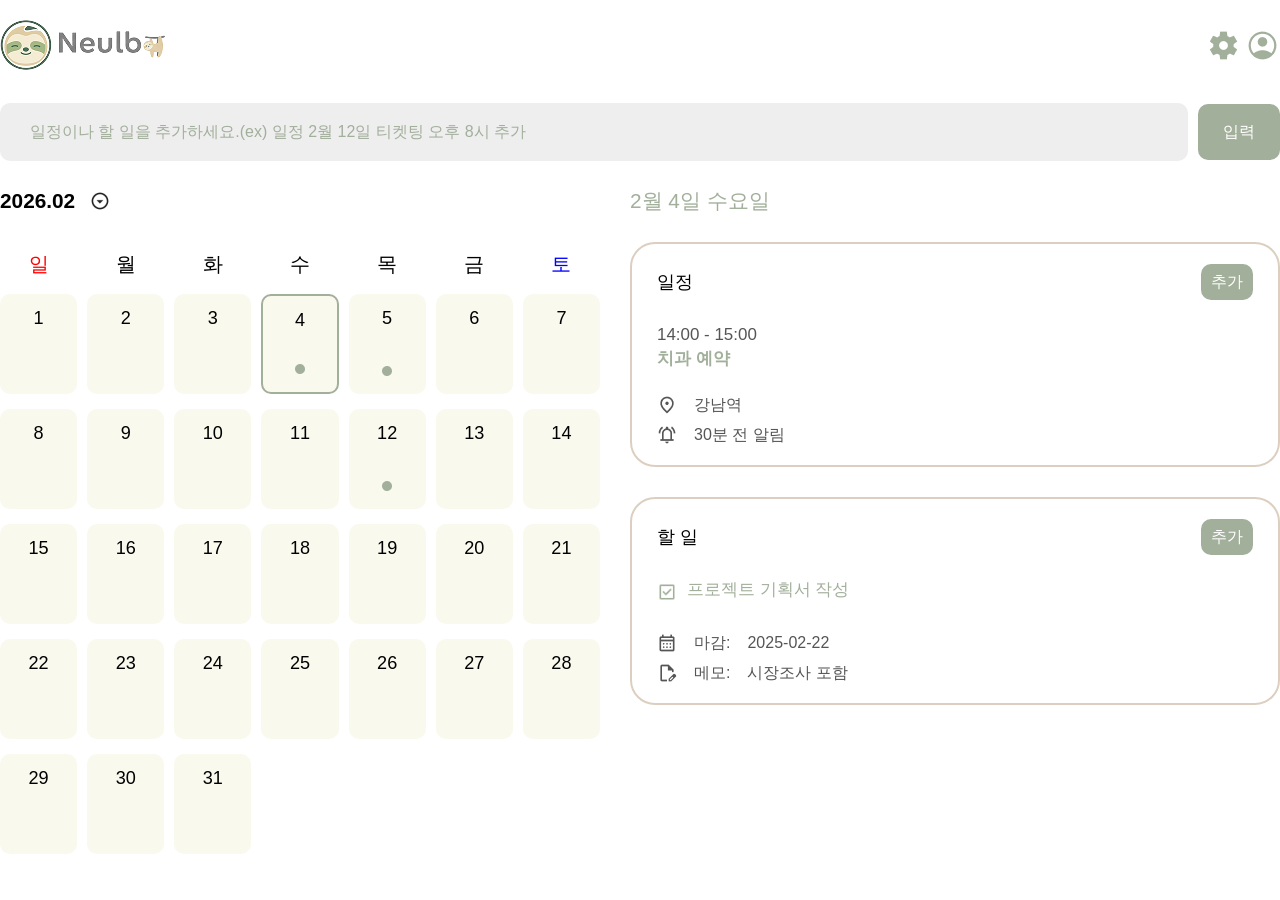
==== index.html @ 160f202f "늘보 메인 추가" ====
<!DOCTYPE html>
<html lang="en">
<head>
    <meta charset="UTF-8">
    <meta name="viewport" content="width=device-width, initial-scale=1.0">

    <!-- 파비콘&글꼴 -->
    <link rel="shortcut icon" href="./images/fabicon.png" type="iamge/x-icon">
    <link rel="icon" href="./images/fabicon.png" type="image/x-icon">
    <href="https://cdn.jsdelivr.net/gh/orioncactus/pretendard@v1.3.9/dist/web/static/pretendard-dynamic-subset.min.css"></href>

    <!-- 디자인파일 -->
    <link rel="stylesheet" href="./styles/reset.css">
    <link rel="stylesheet" href="./styles/index.css">
    <link rel="stylesheet" href="./styles/responsive.css">

    <!-- 스크립트 -->
    <script src="./script/index.js" defer></script>
    <title>Planer | 늘보</title>
</head>
<body>
    <main>
        <header>
            <h1><a href="./intdex.html"><img src="./images/logo.png" alt="늘보"></a></h1>
            <nav class="nav_r">
                <a href="#"><img src="./images/setting_btn.png" alt="설정"></a>
                <a href="#" class="profile"><img src="./images/profile.png" alt="프로필설정"></a>
                <!-- 프로필설정 드롭다운 -->
                <div class="profile_drop">
                    <a href="#"><span>UserName</span></a>
                    <a href="#"><span>프로필 설정</span></a>
                    <a href="./login.html"><span>로그인</span></a>
                </div>
            </nav>
        </header>

        <!-- 인풋 입력창 -->
        <section class="input">
            <p class="input_txt"><input type="text" name="user_txt" class="user_txt" placeholder="일정이나 할 일을 추가하세요.(ex) 일정 2월 12일 티켓팅 오후 8시 추가"></p>
            <p class="input_btn"><button type="button" class="btn">입력</button></p>
        </section>

        <!-- 메인 컨텐츠 -->
        <section class="main">
            <div class="left_cal">
                <div class="month_drop">
                    <h2>2026.02</h2>
                    <a href="#" class="month_down"><img src="./images/calender_down.png" alt=""></a>
                    <!-- left 캘린더 드롭다운js -->
                    <div class="minical_bg">
                        <div class="left_minical">
                            <div class="calender_header">
                                <div class="cal_left">
                                    <span class="year_month">2026년 <em>2</em>월</span>
                                    <span><img src="./images/celender_down.png" alt="캘린더 화살표"></span>
                                </div>
                                <div class="cal_right">
                                    <button><img src="./images/cel_left.png" alt="전월 이동"></button>
                                    <button><img src="./images/cel_right.png" alt="익월 이동"></button>
                                </div>
                            </div>
                            <div class="calender_wrap">
                                <ul class="week">
                                    <li class="sun">일</li>
                                    <li>월</li>
                                    <li>화</li>
                                    <li>수</li>
                                    <li>목</li>
                                    <li>금</li>
                                    <li class="sat">토</li>
                                </ul>
                                <ul class="day">
                                    <a href="#" class="mini_day">
                                        <li>1</li>
                                    </a>
                                    <a href="#" class="mini_day">
                                        <li>2</li>
                                    </a>
                                    <a href="#" class="mini_day">
                                        <li>3</li>
                                    </a>
                                    <a href="#" class="mini_day">
                                        <li>4</li>
                                    </a>
                                    <a href="#" class="mini_day">
                                        <li>5</li>
                                    </a>
                                    <a href="#" class="mini_day">
                                        <li>6</li>
                                    </a>
                                    <a href="#" class="mini_day">
                                        <li>7</li>
                                    </a>
                                    <a href="#" class="mini_day">
                                        <li>8</li>
                                    </a>
                                    <a href="#" class="mini_day">
                                        <li>9</li>
                                    </a>
                                    <a href="#" class="mini_day">
                                        <li>10</li>
                                    </a>
                                    <a href="#" class="mini_day">
                                        <li>11</li>
                                    </a>
                                    <a href="#" class="mini_day">
                                        <li>12</li>
                                    </a>
                                    <a href="#" class="mini_day">
                                        <li>13</li>
                                    </a>
                                    <a href="#" class="mini_day">
                                        <li>14</li>
                                    </a>
                                    <a href="#" class="mini_day">
                                        <li>15</li>
                                    </a>
                                    <a href="#" class="mini_day">
                                        <li>16</li>
                                    </a>
                                    <a href="#" class="mini_day">
                                        <li>17</li>
                                    </a>
                                    <a href="#" class="mini_day">
                                        <li>18</li>
                                    </a>
                                    <a href="#" class="mini_day">
                                        <li>19</li>
                                    </a>
                                    <a href="#" class="mini_day">
                                        <li>20</li>
                                    </a>
                                    <a href="#" class="mini_day">
                                        <li>21</li>
                                    </a>
                                    <a href="#" class="mini_day">
                                        <li>22</li>
                                    </a>
                                    <a href="#" class="mini_day">
                                        <li>23</li>
                                    </a>
                                    <a href="#" class="mini_day">
                                        <li>24</li>
                                    </a>
                                    <a href="#" class="mini_day">
                                        <li>25</li>
                                    </a>
                                    <a href="#" class="mini_day">
                                        <li>26</li>
                                    </a>
                                    <a href="#" class="mini_day">
                                        <li>27</li>
                                    </a>
                                    <a href="#" class="mini_day">
                                        <li>28</li>
                                    </a>
                                    <a href="#" class="mini_day">
                                        <li>29</li>
                                    </a>
                                    <a href="#" class="mini_day">
                                        <li>30</li>
                                    </a>
                                    <a href="#" class="mini_day">
                                        <li>31</li>
                                    </a>
                                </ul>
                            </div>
                        </div>
                    </div>
                </div>
                <!-- 왼쪽 큰 캘린더 -->
                <div class="calender">
                    <ul class="day_week">
                        <li>일</li>
                        <li>월</li>
                        <li>화</li>
                        <li>수</li>
                        <li>목</li>
                        <li>금</li>
                        <li>토</li>
                    </ul>
                    <ul class="day_num">
                        <a href="#" class="day_wrap">
                            <li class="day">
                                <span>1</span>
                                <span><!-- <img src="./images/active_on.png" alt=""> --></p>
                            </li>
                        </a>
                        <a href="#" class="day_wrap">
                            <li class="day">
                                <span>2</span>
                                <span><!-- <img src="./images/active_on.png" alt=""> --></p>
                            </li>
                        </a>
                        <a href="#" class="day_wrap">
                            <li class="day">
                                <span>3</span>
                                <span><!-- <img src="./images/active_on.png" alt=""> --></p>
                            </li>
                        </a>
                        <a href="#" class="day_wrap active">
                            <li class="day">
                                <span>4</span>
                                <span><img src="./images/active_on.png" alt=""></p>
                            </li>
                        </a>
                        <a href="#" class="day_wrap">
                            <li class="day">
                                <span>5</span>
                                <span><img src="./images/active_on.png" alt=""></p>
                            </li>
                        </a>
                        <a href="#" class="day_wrap">
                            <li class="day">
                                <span>6</span>
                                <span><!-- <img src="./images/active_on.png" alt=""> --></p>
                            </li>
                        </a>
                        <a href="#" class="day_wrap">
                            <li class="day">
                                <span>7</span>
                                <span><!-- <img src="./images/active_on.png" alt=""> --></p>
                            </li>
                        </a>
                        <a href="#" class="day_wrap">
                            <li class="day">
                                <span>8</span>
                                <span><!-- <img src="./images/active_on.png" alt=""> --></p>
                            </li>
                        </a>
                        <a href="#" class="day_wrap">
                            <li class="day">
                                <span>9</span>
                                <span><!-- <img src="./images/active_on.png" alt=""> --></p>
                            </li>
                        </a>
                        <a href="#" class="day_wrap">
                            <li class="day">
                                <span>10</span>
                                <span><!-- <img src="./images/active_on.png" alt=""> --></p>
                            </li>
                        </a>
                        <a href="#" class="day_wrap">
                            <li class="day">
                                <span>11</span>
                                <span><!-- <img src="./images/active_on.png" alt=""> --></p>
                            </li>
                        </a>
                        <a href="#" class="day_wrap">
                            <li class="day">
                                <span>12</span>
                                <span><img src="./images/active_on.png" alt=""></p>
                            </li>
                        </a>
                        <a href="#" class="day_wrap">
                            <li class="day">
                                <span>13</span>
                                <span><!-- <img src="./images/active_on.png" alt=""> --></p>
                            </li>
                        </a>
                        <a href="#" class="day_wrap">
                            <li class="day">
                                <span>14</span>
                                <span><!-- <img src="./images/active_on.png" alt=""> --></p>
                            </li>
                        </a>
                        <a href="#" class="day_wrap">
                            <li class="day">
                                <span>15</span>
                                <span><!-- <img src="./images/active_on.png" alt=""> --></p>
                            </li>
                        </a>
                        <a href="#" class="day_wrap">
                            <li class="day">
                                <span>16</span>
                                <span><!-- <img src="./images/active_on.png" alt=""> --></p>
                            </li>
                        </a>
                        <a href="#" class="day_wrap">
                            <li class="day">
                                <span>17</span>
                                <span><!-- <img src="./images/active_on.png" alt=""> --></p>
                            </li>
                        </a>
                        <a href="#" class="day_wrap">
                            <li class="day">
                                <span>18</span>
                                <span><!-- <img src="./images/active_on.png" alt=""> --></p>
                            </li>
                        </a>
                        <a href="#" class="day_wrap">
                            <li class="day">
                                <span>19</span>
                                <span><!-- <img src="./images/active_on.png" alt=""> --></p>
                            </li>
                        </a>
                        <a href="#" class="day_wrap">
                            <li class="day">
                                <span>20</span>
                                <span><!-- <img src="./images/active_on.png" alt=""> --></p>
                            </li>
                        </a>
                        <a href="#" class="day_wrap">
                            <li class="day">
                                <span>21</span>
                                <span><!-- <img src="./images/active_on.png" alt=""> --></p>
                            </li>
                        </a>
                        <a href="#" class="day_wrap">
                            <li class="day">
                                <span>22</span>
                                <span><!-- <img src="./images/active_on.png" alt=""> --></p>
                            </li>
                        </a>
                        <a href="#" class="day_wrap">
                            <li class="day">
                                <span>23</span>
                                <span><!-- <img src="./images/active_on.png" alt=""> --></p>
                            </li>
                        </a>
                        <a href="#" class="day_wrap">
                            <li class="day">
                                <span>24</span>
                                <span><!-- <img src="./images/active_on.png" alt=""> --></p>
                            </li>
                        </a>
                        <a href="#" class="day_wrap">
                            <li class="day">
                                <span>25</span>
                                <span><!-- <img src="./images/active_on.png" alt=""> --></p>
                            </li>
                        </a>
                        <a href="#" class="day_wrap">
                            <li class="day">
                                <span>26</span>
                                <span><!-- <img src="./images/active_on.png" alt=""> --></p>
                            </li>
                        </a>
                        <a href="#" class="day_wrap">
                            <li class="day">
                                <span>27</span>
                                <span><!-- <img src="./images/active_on.png" alt=""> --></p>
                            </li>
                        </a>
                        <a href="#" class="day_wrap">
                            <li class="day">
                                <span>28</span>
                                <span><!-- <img src="./images/active_on.png" alt=""> --></p>
                            </li>
                        </a>
                        <a href="#" class="day_wrap">
                            <li class="day">
                                <span>29</span>
                                <span><!-- <img src="./images/active_on.png" alt=""> --></p>
                            </li>
                        </a>
                        <a href="#" class="day_wrap">
                            <li class="day">
                                <span>30</span>
                                <span><!-- <img src="./images/active_on.png" alt=""> --></p>
                            </li>
                        </a>
                        <a href="#" class="day_wrap">
                            <li class="day">
                                <span>31</span>
                                <span><!-- <img src="./images/active_on.png" alt=""> --></p>
                            </li>
                        </a>
                    </ul>
                </div>
            </div>
            <div class="right_card">
                <h2>2월 4일 수요일</h2>
                <div class="card card1">
                    <div class="card_title">
                        <h3>일정</h3>
                        <p><button type="button" class="add js_add1">추가</button></p>
                    </div>
                    <div class="contents">
                        <p class="time">14:00 - 15:00</p>
                        <p class="card_name">치과 예약</p>
                    </div>
                    <div class="card_info">
                        <p class="place">
                            <span><img src="./images/place_on.png" alt=""></span>
                            <span>강남역</span>
                        </p>
                        <p class="alarm">
                            <span><img src="./images/alarm_active.png" alt=""></span>
                            <span>30분 전 알림</span>
                        </p>
                    </div>
                </div>
                <div class="card card2">
                    <div class="card_title">
                        <h3>할 일</h3>
                        <p><button type="button" class="add js_add2">추가</button></p>
                    </div>
                    <div class="contents">
                        <p class="card_name">
                            <span class="check_box"><img src="./images/check_on.png" alt=""></span>
                            프로젝트 기획서 작성
                        </p>
                    </div>
                    <div class="card_info">
                        <p class="deadline">
                            <span><img src="./images/calendar.png" alt=""></span>
                            <span><em>마감:</em>2025-02-22</span>
                        </p>
                        <p class="memo">
                            <span><img src="./images/memo.png" alt=""></span>
                            <span><em>메모:</em>시장조사 포함</span>
                        </p>
                    </div>
                </div>
            </div>
            <!-- 일정카드 '추가' 버튼 클릭하면 실행되는 팝업 -->
            <div class="add_bg"> <!-- 투명배경 fixed -->
                <div class="add_wrap "> <!-- 일정배경 -->
                    <a href="#" class="plan_close"><img src="./images/close.png" alt="창 닫기 "></a>
                    <p>일정 | 신규</p>
                    <div class="plan_title">
                        <p class="input_txt"><input type="text" name="user_txt" class="user_txt" placeholder="일정을 추가하세요."></p>
                        <p class="input_btn"><button type="button" class="btn">추가</button></p>
                    </div>
                    <div class="plan_contents">
                        <div class="day_state">
                            <p>하루종일</p>
                            <input type="checkbox" name="day_on" id="day_on">
                            <label for="day_on">
                                <span class="switch"></span>
                                <span class="switch_state"></span>
                            </label>
                        </div>
                        <div class="start">
                            <p>시작</p>
                            <div class="start_date">
                                <a href="#" class=""><span class="date tab_date1 tab_active">2026. 2. 4</span></a>
                                <a href="#" class=""><span class="tab_time1 time"><em>오전</em> 11:00</span></a>
                            </div>
                        </div>
                        <!-- '시작' 날짜 클릭 시, 출력되는 달력  -->
                        <div class="calender_bg start_cal">
                            <div class="plan_cal">
                                <div class="calender_header">
                                    <div class="cal_left">
                                        <span class="year_month">2026년 <em>2</em>월</span>
                                        <span><img src="./images/celender_down.png" alt="캘린더 화살표"></span>
                                    </div>
                                    <div class="cal_right">
                                        <button><img src="./images/cel_left.png" alt="전월 이동"></button>
                                        <button><img src="./images/cel_right.png" alt="익월 이동"></button>
                                    </div>
                                </div>
                                <div class="calender2">
                                    <ul class="week">
                                        <li class="sun">일</li>
                                        <li>월</li>
                                        <li>화</li>
                                        <li>수</li>
                                        <li>목</li>
                                        <li>금</li>
                                        <li class="sat">토</li>
                                    </ul>
                                    <ul class="day">
                                        <a href="#" class="mini_day">
                                            <li>1</li>
                                        </a>
                                        <a href="#" class="mini_day">
                                            <li>2</li>
                                        </a>
                                        <a href="#" class="mini_day">
                                            <li>3</li>
                                        </a>
                                        <a href="#" class="mini_day selected">
                                            <li>4</li>
                                        </a>
                                        <a href="#" class="mini_day">
                                            <li>5</li>
                                        </a>
                                        <a href="#" class="mini_day">
                                            <li>6</li>
                                        </a>
                                        <a href="#" class="mini_day">
                                            <li>7</li>
                                        </a>
                                        <a href="#" class="mini_day">
                                            <li>8</li>
                                        </a>
                                        <a href="#" class="mini_day">
                                            <li>9</li>
                                        </a>
                                        <a href="#" class="mini_day">
                                            <li>10</li>
                                        </a>
                                        <a href="#" class="mini_day">
                                            <li>11</li>
                                        </a>
                                        <a href="#" class="mini_day">
                                            <li>12</li>
                                        </a>
                                        <a href="#" class="mini_day">
                                            <li>13</li>
                                        </a>
                                        <a href="#" class="mini_day">
                                            <li>14</li>
                                        </a>
                                        <a href="#" class="mini_day">
                                            <li>15</li>
                                        </a>
                                        <a href="#" class="mini_day">
                                            <li>16</li>
                                        </a>
                                        <a href="#" class="mini_day">
                                            <li>17</li>
                                        </a>
                                        <a href="#" class="mini_day">
                                            <li>18</li>
                                        </a>
                                        <a href="#" class="mini_day">
                                            <li>19</li>
                                        </a>
                                        <a href="#" class="mini_day">
                                            <li>20</li>
                                        </a>
                                        <a href="#" class="mini_day">
                                            <li>21</li>
                                        </a>
                                        <a href="#" class="mini_day">
                                            <li>22</li>
                                        </a>
                                        <a href="#" class="mini_day">
                                            <li>23</li>
                                        </a>
                                        <a href="#" class="mini_day">
                                            <li>24</li>
                                        </a>
                                        <a href="#" class="mini_day">
                                            <li>25</li>
                                        </a>
                                        <a href="#" class="mini_day">
                                            <li>26</li>
                                        </a>
                                        <a href="#" class="mini_day">
                                            <li>27</li>
                                        </a>
                                        <a href="#" class="mini_day">
                                            <li>28</li>
                                        </a>
                                        <a href="#" class="mini_day">
                                            <li>29</li>
                                        </a>
                                        <a href="#" class="mini_day">
                                            <li>30</li>
                                        </a>
                                        <a href="#" class="mini_day">
                                            <li>31</li>
                                        </a>
                                    </ul>
                                </div>
                            </div>
                        </div>
                        <!-- '시작' 시간 클릭 시, 출력되는 타임피커 -->
                        <div class="picker_bg start_time">
                            <div class="time_picker">
                                <div class="time_wheel">
                                    <!-- 윗줄 -->
                                    <div class="row dim">
                                        <span class="ampm">AM</span>
                                        <span>05</span>
                                        <span>55</span>
                                    </div>

                                    <!-- 선택 줄 -->
                                    <div class="row select_time">
                                        PM
                                        <span>06</span>
                                        <span>00</span>
                                    </div>

                                    <!-- 아랫줄 -->
                                    <div class="row dim">
                                        AM
                                        <span>07</span>
                                        <span>05</span>
                                    </div>
                                </div>
                            </div>
                        </div>
                        <div class="end">
                            <p>종료</p>
                            <div class="start_date">
                                <a href="#"><span class="date tab_date2 tab_active">2026. 2. 5</span></a>
                                <a href="#"><span class="time tab_time2"><em>오후</em> 12:00</span></a>
                            </div>
                        </div>
                        <!-- '종료' 날짜 클릭 시, 출력되는 달력  -->
                        <div class="calender_bg end_cal">
                            <div class="plan_cal">
                                <div class="calender_header">
                                    <div class="cal_left">
                                        <span class="year_month">2026년 <em>2</em>월</span>
                                        <span><img src="./images/celender_down.png" alt="캘린더 화살표"></span>
                                    </div>
                                    <div class="cal_right">
                                        <button><img src="./images/cel_left.png" alt="전월 이동"></button>
                                        <button><img src="./images/cel_right.png" alt="익월 이동"></button>
                                    </div>
                                </div>
                                <div class="calender2">
                                    <ul class="week">
                                        <li class="sun">일</li>
                                        <li>월</li>
                                        <li>화</li>
                                        <li>수</li>
                                        <li>목</li>
                                        <li>금</li>
                                        <li class="sat">토</li>
                                    </ul>
                                    <ul class="day">
                                        <a href="#" class="mini_day">
                                            <li>1</li>
                                        </a>
                                        <a href="#" class="mini_day">
                                            <li>2</li>
                                        </a>
                                        <a href="#" class="mini_day">
                                            <li>3</li>
                                        </a>
                                        <a href="#" class="mini_day selected">
                                            <li>4</li>
                                        </a>
                                        <a href="#" class="mini_day">
                                            <li>5</li>
                                        </a>
                                        <a href="#" class="mini_day">
                                            <li>6</li>
                                        </a>
                                        <a href="#" class="mini_day">
                                            <li>7</li>
                                        </a>
                                        <a href="#" class="mini_day">
                                            <li>8</li>
                                        </a>
                                        <a href="#" class="mini_day">
                                            <li>9</li>
                                        </a>
                                        <a href="#" class="mini_day">
                                            <li>10</li>
                                        </a>
                                        <a href="#" class="mini_day">
                                            <li>11</li>
                                        </a>
                                        <a href="#" class="mini_day">
                                            <li>12</li>
                                        </a>
                                        <a href="#" class="mini_day">
                                            <li>13</li>
                                        </a>
                                        <a href="#" class="mini_day">
                                            <li>14</li>
                                        </a>
                                        <a href="#" class="mini_day">
                                            <li>15</li>
                                        </a>
                                        <a href="#" class="mini_day">
                                            <li>16</li>
                                        </a>
                                        <a href="#" class="mini_day">
                                            <li>17</li>
                                        </a>
                                        <a href="#" class="mini_day">
                                            <li>18</li>
                                        </a>
                                        <a href="#" class="mini_day">
                                            <li>19</li>
                                        </a>
                                        <a href="#" class="mini_day">
                                            <li>20</li>
                                        </a>
                                        <a href="#" class="mini_day">
                                            <li>21</li>
                                        </a>
                                        <a href="#" class="mini_day">
                                            <li>22</li>
                                        </a>
                                        <a href="#" class="mini_day">
                                            <li>23</li>
                                        </a>
                                        <a href="#" class="mini_day">
                                            <li>24</li>
                                        </a>
                                        <a href="#" class="mini_day">
                                            <li>25</li>
                                        </a>
                                        <a href="#" class="mini_day">
                                            <li>26</li>
                                        </a>
                                        <a href="#" class="mini_day">
                                            <li>27</li>
                                        </a>
                                        <a href="#" class="mini_day">
                                            <li>28</li>
                                        </a>
                                        <a href="#" class="mini_day">
                                            <li>29</li>
                                        </a>
                                        <a href="#" class="mini_day">
                                            <li>30</li>
                                        </a>
                                        <a href="#" class="mini_day">
                                            <li>31</li>
                                        </a>
                                    </ul>
                                </div>
                            </div>
                        </div>
                        <div class="picker_bg end_time">
                            <div class="time_picker">
                                <div class="time_wheel">
                                    <!-- 윗줄 -->
                                    <div class="row dim">
                                        <span class="ampm">AM</span>
                                        <span>05</span>
                                        <span>55</span>
                                    </div>

                                    <!-- 선택 줄 -->
                                    <div class="row select_time">
                                        PM
                                        <span>06</span>
                                        <span>00</span>
                                    </div>

                                    <!-- 아랫줄 -->
                                    <div class="row dim">
                                        AM
                                        <span>07</span>
                                        <span>05</span>
                                    </div>
                                </div>
                            </div>
                        </div>
                        <div class="repeat">
                            <p>반복</p>
                            <a href="#" class="repeat_drop"><span>안 함</span><img src="./images/repea_circle.png" alt="반복 드롭다운 버튼"></a>
                            <div class="drop_wrap">
                                <a href="#"><span>안함</span></a>
                                <a href="#"><span>매주</span></a>
                                <a href="#"><span>매월</span></a>
                                <a href="#"><span>매년</span></a>
                                <a href="#"><span>매일</span></a>
                            </div>
                        </div>
                    </div>
                </div>
                <!-- 드롭다운 js -->
            </div>
            <!-- 할 일 카드 '추가' 버튼 클릭하면 실행되는 팝업 -->
            <div class="todo_bg"> <!-- 투명배경 fixed -->
                <div class="todo_wrap"> <!-- 일정배경 -->
                    <a href="#" class="todo_close"><img src="./images/close.png" alt="창 닫기 "></a>
                    <p>할 일 | 신규</p>
                    <div class="todo_title">
                        <p class="input_txt"><input type="text" name="user_txt" class="user_txt" placeholder="일정을 추가하세요."></p>
                        <p class="input_btn"><button type="button" class="btn">추가</button></p>
                    </div>
                    <div class="todo_contents">
                        <div class="start">
                            <p>날짜</p>
                            <div class="start_date">
                                <a href="#"><span class="date tab_plan tab_active">2026. 2. 5</span></a>
                            </div>
                        </div>
                        <div class="calender_bg date_cal">
                            <div class="plan_cal">
                                <div class="calender_header">
                                    <div class="cal_left">
                                        <span class="year_month">2026년 <em>2</em>월</span>
                                        <span><img src="./images/celender_down.png" alt="캘린더 화살표"></span>
                                    </div>
                                    <div class="cal_right">
                                        <button><img src="./images/cel_left.png" alt="전월 이동"></button>
                                        <button><img src="./images/cel_right.png" alt="익월 이동"></button>
                                    </div>
                                </div>
                                <div class="calender2">
                                    <ul class="week">
                                        <li class="sun">일</li>
                                        <li>월</li>
                                        <li>화</li>
                                        <li>수</li>
                                        <li>목</li>
                                        <li>금</li>
                                        <li class="sat">토</li>
                                    </ul>
                                    <ul class="day">
                                        <a href="#" class="mini_day">
                                            <li>1</li>
                                        </a>
                                        <a href="#" class="mini_day">
                                            <li>2</li>
                                        </a>
                                        <a href="#" class="mini_day">
                                            <li>3</li>
                                        </a>
                                        <a href="#" class="mini_day selected">
                                            <li>4</li>
                                        </a>
                                        <a href="#" class="mini_day">
                                            <li>5</li>
                                        </a>
                                        <a href="#" class="mini_day">
                                            <li>6</li>
                                        </a>
                                        <a href="#" class="mini_day">
                                            <li>7</li>
                                        </a>
                                        <a href="#" class="mini_day">
                                            <li>8</li>
                                        </a>
                                        <a href="#" class="mini_day">
                                            <li>9</li>
                                        </a>
                                        <a href="#" class="mini_day">
                                            <li>10</li>
                                        </a>
                                        <a href="#" class="mini_day">
                                            <li>11</li>
                                        </a>
                                        <a href="#" class="mini_day">
                                            <li>12</li>
                                        </a>
                                        <a href="#" class="mini_day">
                                            <li>13</li>
                                        </a>
                                        <a href="#" class="mini_day">
                                            <li>14</li>
                                        </a>
                                        <a href="#" class="mini_day">
                                            <li>15</li>
                                        </a>
                                        <a href="#" class="mini_day">
                                            <li>16</li>
                                        </a>
                                        <a href="#" class="mini_day">
                                            <li>17</li>
                                        </a>
                                        <a href="#" class="mini_day">
                                            <li>18</li>
                                        </a>
                                        <a href="#" class="mini_day">
                                            <li>19</li>
                                        </a>
                                        <a href="#" class="mini_day">
                                            <li>20</li>
                                        </a>
                                        <a href="#" class="mini_day">
                                            <li>21</li>
                                        </a>
                                        <a href="#" class="mini_day">
                                            <li>22</li>
                                        </a>
                                        <a href="#" class="mini_day">
                                            <li>23</li>
                                        </a>
                                        <a href="#" class="mini_day">
                                            <li>24</li>
                                        </a>
                                        <a href="#" class="mini_day">
                                            <li>25</li>
                                        </a>
                                        <a href="#" class="mini_day">
                                            <li>26</li>
                                        </a>
                                        <a href="#" class="mini_day">
                                            <li>27</li>
                                        </a>
                                        <a href="#" class="mini_day">
                                            <li>28</li>
                                        </a>
                                        <a href="#" class="mini_day">
                                            <li>29</li>
                                        </a>
                                        <a href="#" class="mini_day">
                                            <li>30</li>
                                        </a>
                                        <a href="#" class="mini_day">
                                            <li>31</li>
                                        </a>
                                    </ul>
                                </div>
                            </div>
                        </div>
                    </div>
                </div>
            </div>
        </section>
    </main>
</body>
</html>
---- styles/index.css ----
main {
    max-width: 1400px; margin: 0 auto;
}

/* 헤더 */
main header {
    display: flex; flex-flow: row nowrap; justify-content: space-between; align-items: center;
    padding-top: 20px;
}
main header h1 {}
main header h1 > a {}
main header h1 > a img {}
main header .nav_r {position: relative;}
main header .nav_r > a {}
main header .nav_r > a img {}
main header .nav_r .profile_drop {
    background-color: #FFF; color: #A2AF9B;
    width: 140px;
    position: absolute; top: calc(100% + 8px); right: 0; z-index: 999;
    border-radius: 10px;
    box-shadow: 0 10px 25px rgba(0,0,0,0.1);
}
main header .nav_r .profile_drop > a {
    display: block;
    text-align: left;
    padding: 14px 20px;
    transition: all 0.3s;
}
main header .nav_r .profile_drop > a:hover {
    display: block;
    background-color: #EEEEEE;
}
main header .nav_r .profile_drop > a:first-child {
    border-bottom: 1px solid #eee;
    padding-bottom: 10px;
}
main header .nav_r .profile_drop > a > span {color: #A2AF9B;}

/* 인풋 입력창 - 공통 선택자 */
main .main .add_bg .add_wrap .plan_title .input_txt {}
main > * .input_txt {
    padding: 20px 30px; border-radius: 10px;
    background-color: #EEEEEE; color: #A2AF9B;
}
main > * .input_txt .user_txt {
    width: 100%; background-color: #EEEEEE;
}
main > * .input_txt .user_txt::placeholder {color: #A2AF9B;}
main > * .input_btn {}
main > * .input_btn .btn {
    background-color: #A2AF9B; color: #FFF;
    padding: 20px 25px;
    border-radius: 10px;
}

/* 인풋 입력창 */
main .input {
    display: flex; flex-flow: row nowrap; justify-content: space-between; align-items: center;
    gap: 10px;
    margin: 30px 0;
}
main .input .input_txt {
    width: 1300px; flex: 1;
}
main .input .input_txt .user_txt {}
main .input .input_txt .user_txt::placeholder {}

main .input .input_btn {}
main .input .input_btn .btn {}


/* 메인 | (좌)캘린더 */
main .main .left_cal {
    max-width: 600px; flex: 1;
    
}
main .main {
    display: flex; flex-flow: row nowrap; justify-content:space-between;
}
main .main .left_cal .month_drop {
    display: flex; flex-flow: row nowrap;
    padding-bottom: 20px;
}
main .main .left_cal .month_drop h2 {
    font-size: 1.30rem; font-weight: 600;
    padding-right: 15px;
}
main .main .left_cal .month_drop > a {width: 20px;}
main .main .left_cal .month_drop > a img {width: 100%;}
/* =====★'(좌)' 캘린더 드롭다운 클릭 시, 출력되는 달력 ★ */
main .main .left_cal .month_drop .minical_bg {position: relative;}
main .main .left_cal .month_drop .minical_bg .left_minical {
    position: absolute; top: calc(100% - 8px); left: -20px;
    z-index: 50;
    background-color: #DCCFC0; border-radius: 10px;
    width: 375px; margin: 10px 0; padding: 10px;
    box-shadow: 0 4px 5px rgba(0,0,0,0.5)
}
main .main .left_cal .month_drop .minical_bg .left_minical .calender_header {
    display: flex; flex-flow: row nowrap; justify-content: space-between; align-items: center;
    padding: 6px 16px; margin-bottom: 10px;
}
main .main .left_cal .month_drop .minical_bg .left_minical .calender_header .cal_left {
    align-items: center;
    display: flex; align-items: center; gap: 6px;
}
main .main .left_cal .month_drop .minical_bg .left_minical .calender_header .cal_left > span {}
main .main .left_cal .month_drop .minical_bg .left_minical .calender_header .cal_left .year_month {}
main .main .left_cal .month_drop .minical_bg .left_minical .calender_header .cal_left .year_month > em {}
main .main .left_cal .month_drop .minical_bg .left_minical .calender_header .cal_left > span > img {}
main .main .left_cal .month_drop .minical_bg .left_minical .calender_header .cal_right {}
main .main .left_cal .month_drop .minical_bg .left_minical .calender_header .cal_right button {margin-left: 10px;}
main .main .left_cal .month_drop .minical_bg .left_minical .calender_header .cal_right button > img {}
main .main .left_cal .month_drop .minical_bg .left_minical .calender_wrap {}
main .main .left_cal .month_drop .minical_bg .left_minical .calender_wrap > ul {}
main .main .left_cal .month_drop .minical_bg .left_minical .calender_wrap > ul > li {}
main .main .left_cal .month_drop .minical_bg .left_minical .calender_wrap .week {
    display: grid;
    grid-template-columns: repeat(7, 1fr);
    margin-bottom: 10px;
    text-align: center;
}
main .main .left_cal .month_drop .minical_bg .left_minical .calender_wrap .week .sun {color:  rgba(255, 0, 0, 1) ;}
main .main .left_cal .month_drop .minical_bg .left_minical .calender_wrap .week .sat {color: rgba(0, 0, 255, 1);}
main .main .left_cal .month_drop .minical_bg .left_minical .calender_wrap .day {
    display: grid;
    grid-template-columns: repeat(7, 1fr);
    gap: 5px;
    text-align: center;
}
main .main .left_cal .month_drop .minical_bg .left_minical .calender_wrap .day .mini_day {padding: 15px 0;}
main .main .left_cal .month_drop .minical_bg .left_minical .calender_wrap .day .mini_day > li {}


/* 요일 */
main .main .left_cal .calender {}
main .main .left_cal .calender .day_week {
    display: flex; flex-flow: row wrap; gap: 10px;
    text-align: center;
}
main .main .left_cal .calender .day_week > li {
    width: calc((100% - 60px) / 7);
    padding: 20px 25px;
    font-size: 1.25rem; font-weight: 500;
}
main .main .left_cal .calender .day_week > li:first-child {color: rgba(255, 0, 0, 1);}
main .main .left_cal .calender .day_week > li:last-child {color: rgba(0, 0, 255, 1);}
/* 날짜 */
main .main .left_cal .calender .day_num {
    display: flex; flex-flow: row wrap; gap: 10px;
}
main .main .left_cal .calender .day_num > .day_wrap {
    width: calc((100% - 60px) / 7); height: 100px;
    background-color: #FAF9EE; border-radius: 10px; 
    padding: 15px;
    margin-bottom: 5px;
    text-align: center;
}
main .main .left_cal .calender .day_num > .active {
    border: 2px solid #A2AF9B;
}
main .main .left_cal .calender .day_num > .day_wrap .day {
    height: 100%;
    display: flex; flex-flow: column wrap; justify-content: space-between;
}

main .main .left_cal .calender .day_num > .day_wrap .day span {
    font-weight: 500; font-size: 1.13rem;
}
main .main .left_cal .calender .day_num > .day span > img {}


/* 메인 | (우)카드 */
main .main .right_card {
    max-width: 650px; width: 100%; flex-shrink: 0; 
}
main .main .right_card h2 {
    color: #A2AF9B;
    font-size: 1.30rem; font-weight: 500;
}

/* (우) 카드 공통 선택자 */
main .main .right_card .card {
    border: 2px solid #DCCFC0; border-radius: 25px;
    padding: 20px 25px;
}
main .main .right_card .card .card_title {
    display: flex; flex-flow: row nowrap; justify-content: space-between; align-items: center;
}
main .main .right_card .card .card_title h3 {
    font-size: 1.13rem; font-weight: 500;
}
main .main .right_card .card .card_title > p {}
main .main .right_card .card .card_title > p .add {
    background-color: #A2AF9B; color: #FFF;
    padding: 10px;
    border-radius: 10px;
}
main .main .right_card .card .contents {
    margin: 27px 0;
}
main .main .right_card .card .contents > p {}
main .main .right_card .card .contents > p .time {
    font-size: 1.13rem; color: #555;
}
main .main .right_card .card .contents > p .card_name {font-size: 1.25rem; font-weight: 500;}
main .main .right_card .card .card_info {}
main .main .right_card .card .card_info * {
    display: flex; flex-flow: row nowrap; align-items: center;
    color: #555;
}
main .main .right_card .card .card_info > * span:last-child {padding-left: 17px;}
main .main .right_card .card .card_info > * span em {padding-right: 17px;}
main .main .right_card .card .card_info .place,
main .main .right_card .card .card_info .deadline {padding-bottom: 10px;}

/* (우) 카드 개별 선택자 */
main .main .right_card .card1 {margin: 30px 0;}
main .main .right_card .card1 .card_title {}
main .main .right_card .card1 .card_title h3 {}
main .main .right_card .card1 .card_title > p {}
main .main .right_card .card1 .card_title > p .add {}
main .main .right_card .card1 .contents {}
main .main .right_card .card1 .contents > p {color: #A2AF9B;}
main .main .right_card .card1 .contents > .time {color: #555; font-size: 1.06rem;}
main .main .right_card .card1 .contents > .card_name {
    font-size: 1.06rem; font-weight: 600;
    padding-top: 7px;
}
main .main .right_card .card1 .card_info {}
main .main .right_card .card1 .card_info .place {}
main .main .right_card .card1 .card_info .place > span {}
main .main .right_card .card1 .card_info .place > span img {}
main .main .right_card .card1 .card_info .alarm {}
main .main .right_card .card1 .card_info .alarm > span {}
main .main .right_card .card1 .card_info .alarm > span img {}


main .main .right_card .card2 {}
main .main .right_card .card2 .card_title {}
main .main .right_card .card2 .card_title h3 {}
main .main .right_card .card2 .card_title > p {}
main .main .right_card .card2 .card_title > p .add {}
main .main .right_card .card2 .contents {}
main .main .right_card .card2 .contents .card_name {
    display: flex; flex-flow: row nowrap; align-content: center;
    color: #A2AF9B;
    font-size: 1.06rem;
}
main .main .right_card .card2 .contents .card_name > span {
    padding-right: 10px; width: 30px;
}
main .main .right_card .card2 .contents .card_name > span img {width: 100%;}
main .main .right_card .card2 .card_info {}
main .main .right_card .card2 .card_info .deadline {}
main .main .right_card .card2 .card_info .deadline > span {}
main .main .right_card .card2 .card_info .deadline > span em {}
main .main .right_card .card2 .card_info .deadline > span img {}
main .main .right_card .card2 .card_info .memo {}
main .main .right_card .card2 .card_info .memo > span {}
main .main .right_card .card2 .card_info .memo > span em {}
main .main .right_card .card2 .card_info .memo > span img {}


/* =====★ 일정 | 신규 팝업창 ★*/
/* 인풋(공통) */
main .main .add_bg .add_wrap > * p {
    color: #A2AF9B; font-size: 1.13rem;
}
main .main .add_bg .add_wrap .plan_contents .day_state,
main .main .add_bg .add_wrap .plan_contents .start,
main .main .add_bg .add_wrap .plan_contents .end,
main .main .add_bg .add_wrap .plan_contents .repeat {
    display: flex; flex-flow: row nowrap; justify-content: space-between; align-items: center;
    border-bottom: #d9d9d9 1px solid;
    padding: 10px 15px;
    margin-bottom: 10px;
}
main .main .add_bg .add_wrap .plan_contents > * .date {
    background-color: #EEEEEE; color: #A2AF9B;
    padding: 10px 15px; border-radius: 100px; margin-right: 10px;
    letter-spacing: -0.02px;
}
main .main .add_bg .add_wrap .plan_contents > * .time {
    background-color: #EEEEEE; color: #A2AF9B;
    padding: 10px 15px; border-radius: 100px;
    letter-spacing: -0.02px;
}
main .main .add_bg .add_wrap .plan_contents .start .start_date .tab_active,
main .main .add_bg .add_wrap .plan_contents .end .start_date .tab_active {
    background-color: #A2AF9B; color: #EEEEEE;
}
/* 일정 */
main .main .add_bg {
    background-color: rgba(0, 0, 0, 0.5);
    width: 100%; height: 100vh;
    position: fixed; left: 0; top: 0;
}
main .main .add_bg .add_wrap {
    background-color: #FAF9EE;
    max-width: 645px; margin: 125px auto 0;
    padding: 30px 25px;
    border-radius: 25px;
}
main .main .add_bg .add_wrap > a {float: right;}
main .main .add_bg .add_wrap > a > img {}
main .main .add_bg .add_wrap > p {
    color: #888; font-size: 1.25rem;
    font-weight: 400; line-height: 1.6;
}
/* 일정 | 인풋 */
main .main .add_bg .add_wrap .plan_title {
    display: flex; flex-flow: row nowrap; justify-content: space-between; align-items: center;
    margin: 25px 0; gap: 10px;
}
main .main .add_bg .add_wrap .plan_title .input_txt {width: 500px; flex: 1;}
main .main .add_bg .add_wrap .plan_title .input_txt .user_txt {}
main .main .add_bg .add_wrap .plan_title .input_btn {}
main .main .add_bg .add_wrap .plan_title .input_btn .btn {}

main .main .add_bg .add_wrap .plan_contents {}
/* 하루종일 */
main .main .add_bg .add_wrap .plan_contents .day_state {}
main .main .add_bg .add_wrap .plan_contents .day_state > p {}
/* -------체크된 상태------- */
main .main .add_bg .add_wrap .plan_contents .day_state #day_on {}
main .main .add_bg .add_wrap .plan_contents .day_state #day_on:checked+label {
    background-color: #A2AF9B;
}
main .main .add_bg .add_wrap .plan_contents .day_state #day_on:checked+label .switch {
    left: 5px; right: auto;
    transform: translateX(2px);
}
main .main .add_bg .add_wrap .plan_contents .day_state #day_on:checked+label .switch_state {
    left: auto; right: 4px;
}
/* -------기본 상태------- */
main .main .add_bg .add_wrap .plan_contents .day_state label {
    width: 80px; height: 30px;
    background-color: #d9d9d9; border-radius: 100px;
    position: relative;
    transition: transform 0.35s cubic-bezier(.4,0,.2,1);
}
main .main .add_bg .add_wrap .plan_contents .day_state label .switch {
    width: 40px; height: 20px;
    background-color: #FFF; display: block; border-radius: 100px;
    position: absolute; right: 5px; top: 5px;
    transition: all 0.3s ease;
}
main .main .add_bg .add_wrap .plan_contents .day_state label .switch_state {}

/* 시작 */
main .main .add_bg .add_wrap .plan_contents .start {padding: 15px;}
main .main .add_bg .add_wrap .plan_contents .start > p {}
main .main .add_bg .add_wrap .plan_contents .start .start_date {}
main .main .add_bg .add_wrap .plan_contents .start .start_date .date {}
main .main .add_bg .add_wrap .plan_contents .start .start_date .time {}
main .main .add_bg .add_wrap .plan_contents .start .start_date .time em {}

/* =====★ '시작/종료' 날짜 클릭 시, 출력되는 달력 ★*/
main .main .add_bg .add_wrap .plan_contents .calender_bg {
    display: flex; flex-flow: row nowrap; justify-content: flex-end; align-items: center;
    width: 100%;
}
main .main .add_bg .add_wrap .plan_contents .calender_bg .plan_cal {
    background-color: rgba(238, 238, 238, 0.5); border-radius: 10px;
    width: 375px; margin: 10px 0; padding: 10px;
}
main .main .add_bg .add_wrap .plan_contents .calender_bg .plan_cal .calender_header {
    display: flex; flex-flow: row nowrap; justify-content: space-between; align-items: center;
    padding: 6px 16px; margin-bottom: 10px;
}
main .main .add_bg .add_wrap .plan_contents .calender_bg .plan_cal .calender_header .cal_left {
    align-items: center;
    display: flex; align-items: center; gap: 6px;
}
main .main .add_bg .add_wrap .plan_contents .calender_bg .plan_cal .calender_header .cal_left .year_month {}
main .main .add_bg .add_wrap .plan_contents .calender_bg .plan_cal .calender_header .cal_left .year_month > em {}
main .main .add_bg .add_wrap .plan_contents .calender_bg .plan_cal .calender_header .cal_left > span {}
main .main .add_bg .add_wrap .plan_contents .calender_bg .plan_cal .calender_header .cal_left > span > img {}
main .main .add_bg .add_wrap .plan_contents .calender_bg .plan_cal .calender_header .cal_right {}
main .main .add_bg .add_wrap .plan_contents .calender_bg .plan_cal .calender_header .cal_right button {margin-left: 10px;}
main .main .add_bg .add_wrap .plan_contents .calender_bg .plan_cal .calender_header .cal_right button > img {}
main .main .add_bg .add_wrap .plan_contents .calender_bg .plan_cal .calender2 {}
main .main .add_bg .add_wrap .plan_contents .calender_bg .plan_cal .calender2 .week {
    display: grid;
    grid-template-columns: repeat(7, 1fr);
    margin-bottom: 10px;
    text-align: center;
}
main .main .add_bg .add_wrap .plan_contents .calender_bg .plan_cal .calender2 .week > li {}
main .main .add_bg .add_wrap .plan_contents .calender_bg .plan_cal .calender2 .week .sun {color:  rgba(255, 0, 0, 1) ;}
main .main .add_bg .add_wrap .plan_contents .calender_bg .plan_cal .calender2 .week .sat {color: rgba(0, 0, 255, 1);}
main .main .add_bg .add_wrap .plan_contents .calender_bg .plan_cal .calender2 .day {
    display: grid;
    grid-template-columns: repeat(7, 1fr);
    gap: 5px;
    text-align: center;
}
main .main .add_bg .add_wrap .plan_contents .calender_bg .plan_cal .calender2 .day > .mini_day {
    padding: 15px 0;
}
main .main .add_bg .add_wrap .plan_contents .calender_bg .plan_cal .calender2 .day > .selected {
    background-color: #DCCFC0; color: #FAF9EE;
    border-radius: 100px;
}
main .main .add_bg .add_wrap .plan_contents .calender_bg .plan_cal .calender2 .day > .mini_day > li {}

/* =====★ '시작/종료' 날짜 클릭 시, 출력되는 타임피커 ★ */
main .main .add_bg .add_wrap .plan_contents .picker_bg {
    display: flex; flex-flow: row nowrap; justify-content: flex-end; align-items: center;
    width: 100%;
}
main .main .add_bg .add_wrap .plan_contents .picker_bg .time_picker {
    background-color: rgba(238, 238, 238, 0.5);; border-radius: 10px;
    width: 375px; margin: 10px 0; padding: 30px;
    position: relative;
}
/* 선택라인 */
main .main .add_bg .add_wrap .plan_contents .picker_bg .time_picker::before,
main .main .add_bg .add_wrap .plan_contents .picker_bg .time_picker::after {
    content: ""; position: absolute; height: 1.5px;
    width: 265px;
    left: 50px;
    background: #8B8B8B;
}
main .main .add_bg .add_wrap .plan_contents .picker_bg .time_picker::before {
    top: 50%;
    transform: translateY(-25px);
}
main .main .add_bg .add_wrap .plan_contents .picker_bg .time_picker::after {
    top: 50%;
    transform: translateY(25px);
}
main .main .add_bg .add_wrap .plan_contents .picker_bg .time_picker .time_wheel {
    display: flex;
    flex-direction: column;
    align-items: center;
    gap: 20px;
}
main .main .add_bg .add_wrap .plan_contents .picker_bg .time_picker .time_wheel .row {
    display: flex;
    justify-content: center;
    align-items: center;
    gap: 60px;
    font-size: 28px;
    letter-spacing: 2px;
}
/* 위아래 흐림 */
main .main .add_bg .add_wrap .plan_contents .picker_bg .time_picker .time_wheel .dim {opacity: 0.3;}
/* 선택된 줄 */
main .main .add_bg .add_wrap .plan_contents .picker_bg .time_picker .time_wheel .select_time {
    font-weight: 600; color: #222;
}
/* 숫자 고정폭 */
main .main .add_bg .add_wrap .plan_contents .picker_bg .time_picker .time_wheel .row span {
    display: inline-block;
    width: 40px;
    text-align: center;
    font-variant-numeric: tabular-nums;
}
main .main .add_bg .add_wrap .plan_contents .picker_bg .time_picker .time_wheel .row .ampm{
    visibility: hidden
}

/* 종료 */
main .main .add_bg .add_wrap .plan_contents .end {padding: 15px;}
main .main .add_bg .add_wrap .plan_contents .end {}
main .main .add_bg .add_wrap .plan_contents .end > p {}
main .main .add_bg .add_wrap .plan_contents .end .start_date {}
main .main .add_bg .add_wrap .plan_contents .end .start_date .date {}
main .main .add_bg .add_wrap .plan_contents .end .start_date .time {}
main .main .add_bg .add_wrap .plan_contents .end .start_date .time em {}
/* 반복 */
main .main .add_bg .add_wrap .plan_contents .repeat {
    position: relative;
}
main .main .add_bg .add_wrap .plan_contents .repeat > p {}
main .main .add_bg .add_wrap .plan_contents .repeat > a {}
main .main .add_bg .add_wrap .plan_contents .repeat > a > span {
    padding-right: 10px;
    letter-spacing: -0.02px; padding-right: 10px;
}
main .main .add_bg .add_wrap .plan_contents .repeat > a > img {}
main .main .add_bg .add_wrap .plan_contents .repeat .repeat_drop > a {}
main .main .add_bg .add_wrap .plan_contents .repeat .repeat_drop > a > img {}
/* =====★ 반복 드롭다운 ★ */
main .main .add_bg .drop_wrap {
    background-color: #FFF;
    width: 100px;
    position: absolute; top: 100%; right: 0; z-index: 1;
    padding: 15px 0;
    border-radius: 10px;
    box-shadow: 2px -2px 2px rgba(136, 136, 136, 0.5);
}
main .main .add_bg .drop_wrap > a {
    display: block;
    text-align: center;
    padding: 15px 25px;
    transition: all 0.3s;
}
main .main .add_bg .drop_wrap > a:hover{
    background-color: #EEEEEE; color: #A2AF9B;
}
main .main .add_bg .drop_wrap > a > span {}


/* =====★ 할 일 | 신규 팝업창 ★ */
main .main .todo_bg {
    background-color: rgba(0, 0, 0, 0.5);
    width: 100%; height: 100vh;
    position: fixed; left: 0; top: 0;
}
main .main .todo_wrap {
    background-color: #FAF9EE;
    max-width: 645px; margin: 125px auto 0;
    padding: 30px 25px;
    border-radius: 25px;
}
main .main .todo_wrap > .todo_close {float: right;}
main .main .todo_wrap > .todo_close > img {}
main .main .todo_wrap > p {
    color: #888; font-size: 1.25rem;
    font-weight: 400; line-height: 1.6;
}
main .main .todo_wrap .todo_title {
    display: flex; flex-flow: row nowrap; justify-content: space-between; align-items: center;
    margin: 25px 0; gap: 10px;
}
main .main .todo_wrap .todo_title .input_txt {width: 500px; flex: 1;}
main .main .todo_wrap .todo_title .input_txt .user_txt {}
main .main .todo_wrap .todo_title .input_btn {}
main .main .todo_wrap .todo_title .input_btn .btn {}
/* 날짜 */
main .main .todo_wrap .todo_contents {}
main .main .todo_wrap .todo_contents .start {
    display: flex; flex-flow: row nowrap; justify-content: space-between; align-items: center;
    border-bottom: #d9d9d9 1px solid;
    padding: 15px 0 15px 10px;
}
main .main .todo_wrap .todo_contents .start > p {
    color: #A2AF9B; font-size: 1.13rem;
}
main .main .todo_wrap .todo_contents .start .start_date {}
main .main .todo_wrap .todo_contents .start .start_date .date {
    background-color: #EEEEEE; color: #A2AF9B;
    padding: 10px 15px; border-radius: 100px;
    letter-spacing: -0.02px;
}
main .main .todo_wrap .todo_contents .start .start_date .tab_active {
    background-color: #A2AF9B; color: #EEEEEE;
}
/* =====★'할 일' 날짜 클릭 시, 출력되는 달력  */
main .main .todo_wrap .todo_contents .calender_bg {
    display: flex; flex-flow: row nowrap; justify-content: flex-end; align-items: center;
    width: 100%;
}
main .main .todo_wrap .todo_contents .calender_bg .plan_cal {
    background-color: rgba(238, 238, 238, 0.5); border-radius: 10px;
    width: 375px; margin: 10px 0; padding: 10px;
}
main .main .todo_wrap .todo_contents .calender_bg .plan_cal .calender_header {
    display: flex; flex-flow: row nowrap; justify-content: space-between; align-items: center;
    padding: 6px 16px; margin-bottom: 10px;
}
main .main .todo_wrap .todo_contents .calender_bg .plan_cal .calender_header .cal_left {
    align-items: center;
    display: flex; align-items: center; gap: 6px;
}
main .main .todo_wrap .todo_contents .calender_bg .plan_cal .calender_header .cal_left .year_month {}
main .main .todo_wrap .todo_contents .calender_bg .plan_cal .calender_header .cal_left .year_month > em {}
main .main .todo_wrap .todo_contents .calender_bg .plan_cal .calender_header .cal_left > span {}
main .main .todo_wrap .todo_contents .calender_bg .plan_cal .calender_header .cal_left > span > img {}
main .main .todo_wrap .todo_contents .calender_bg .plan_cal .calender_header .cal_right {}
main .main .todo_wrap .todo_contents .calender_bg .plan_cal .calender_header .cal_right button {margin-left: 10px;}
main .main .todo_wrap .todo_contents .calender_bg .plan_cal .calender_header .cal_right button > img {}
main .main .todo_wrap .todo_contents .calender_bg .plan_cal .calender2 {}
main .main .todo_wrap .todo_contents .calender_bg .plan_cal .calender2 .week {
    display: grid;
    grid-template-columns: repeat(7, 1fr);
    margin-bottom: 10px;
    text-align: center;
}
main .main .todo_wrap .todo_contents .calender_bg .plan_cal .calender2 .week > li {}
main .main .todo_wrap .todo_contents .calender_bg .plan_cal .calender2 .week .sun {color:  rgba(255, 0, 0, 1) ;}
main .main .todo_wrap .todo_contents .calender_bg .plan_cal .calender2 .week .sat {color: rgba(0, 0, 255, 1);}
main .main .todo_wrap .todo_contents .calender_bg .plan_cal .calender2 .day {
    display: grid;
    grid-template-columns: repeat(7, 1fr);
    gap: 5px;
    text-align: center;
}
main .main .todo_wrap .todo_contents .calender_bg .plan_cal .calender2 .day > .mini_day {
    padding: 15px 0;
}
main .main .todo_wrap .todo_contents .calender_bg .plan_cal .calender2 .day > .selected {
    background-color: #DCCFC0; color: #FAF9EE;
    border-radius: 100px;
}
main .main .todo_wrap .todo_contents .calender_bg .plan_cal .calender2 .day > .mini_day > li {}
---- styles/responsive.css ----
/* 모바일 반응형 */
@media screen and (max-width:600px) {
    main {margin: 80px auto;}
    main header {padding: 0 15px;}
    main .input {padding: 0 15px;}
    main .input .input_txt {padding: 15px 10px;}
    main .input .input_txt .user_txt::placeholder {font-size: 0.88rem;}
    main .input .input_btn .btn {
        padding: 15px 10px;
        font-size: 0.88rem;
    }

    /* 메인 캘린더 */
    main .main {
        flex-flow: column wrap;
    }
    /* 메인 | (좌)캘린더 */
    main .main .left_cal {
        padding: 0 15px;
        margin-bottom: 20px;
    }
    main .main .left_cal .calender .day_week > li {padding: 10px; font-size: 1rem;}
    main .main .left_cal .calender .day_num > .day {height: 80px; padding: 10px; font-size: 1rem;}

    /* 메인 | (우)카드 */
    main .main .right_card {
        padding: 0 15px;
    }

    /* ===== 신규 팝업창 */
    /* 인풋(공통) */
    main .main .add_bg .add_wrap,
    main .main .todo_wrap  {margin: 50px 15px;}

    main .main .add_bg .add_wrap .plan_title .input_txt,
    main .main .todo_wrap .todo_title .input_txt  {padding: 15px 10px;}
    
    main .main .add_bg .add_wrap .plan_title .input_txt .user_txt::placeholder,
    main .main .todo_wrap .todo_title .input_txt .user_txt::placeholder {font-size: 0.88rem;}

    main .main .add_bg .add_wrap .plan_title .input_btn .btn,
    main .main .todo_wrap .todo_title .input_btn .btn  {padding: 15px 10px;}

    main .main .add_bg .add_wrap > * p,
    main .main .todo_wrap .todo_contents .start > p {font-size: 1rem;}

    main .main .add_bg .add_wrap .plan_contents > * .date,
    main .main .add_bg .add_wrap .plan_contents > * .time,
    main .main .todo_wrap .todo_contents .start {font-size: 0.88rem;}
}
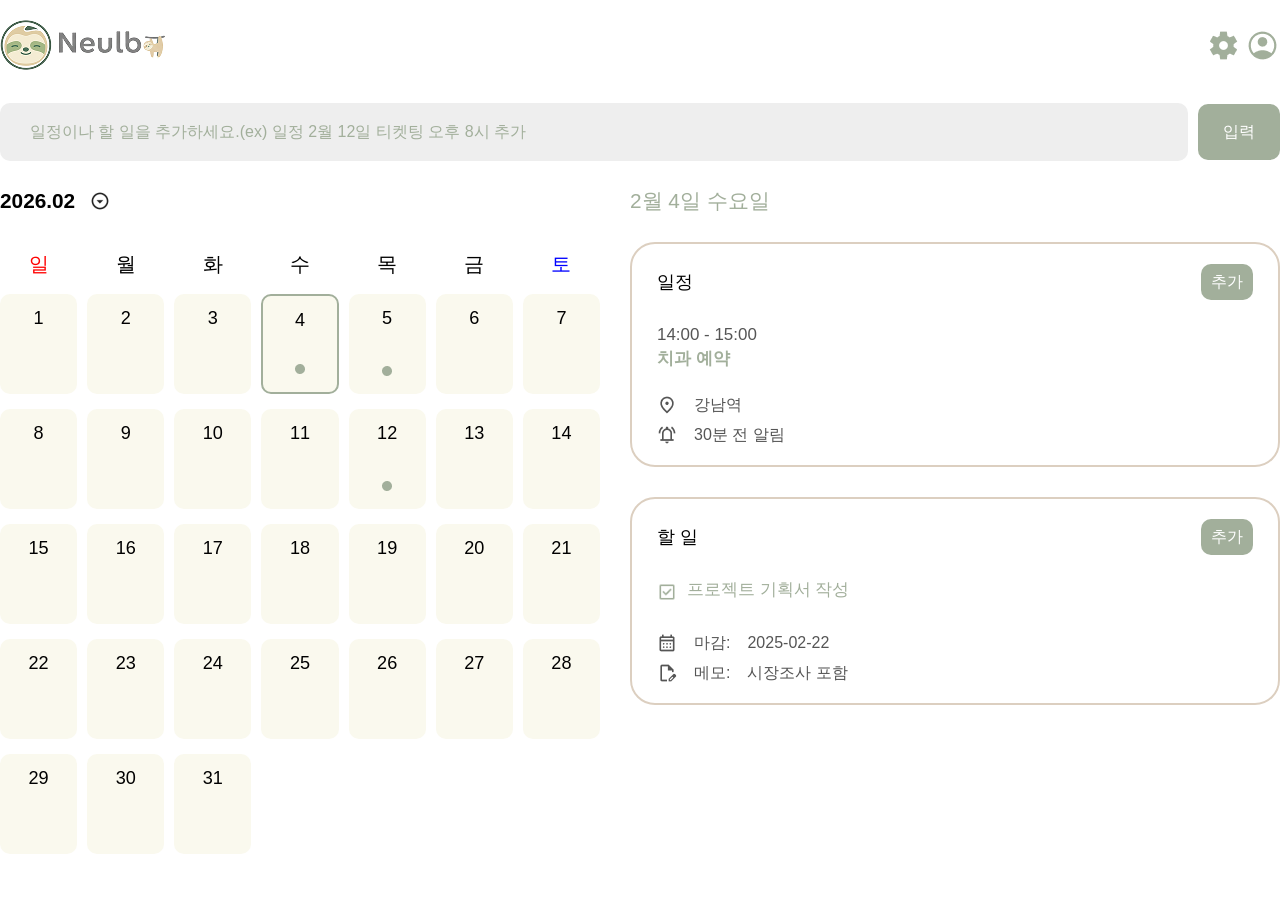
==== commit 0118f7ed: "프로필 폼 추가" ====
--- a/index.html
+++ b/index.html
@@ -28,7 +28,7 @@
                 <!-- 프로필설정 드롭다운 -->
                 <div class="profile_drop">
                     <a href="#"><span>UserName</span></a>
-                    <a href="#"><span>프로필 설정</span></a>
+                    <a href="./profile.html"><span>프로필 설정</span></a>
                     <a href="./login.html"><span>로그인</span></a>
                 </div>
             </nav>
--- a/styles/responsive.css
+++ b/styles/responsive.css
@@ -47,4 +47,4 @@
     main .main .add_bg .add_wrap .plan_contents > * .date,
     main .main .add_bg .add_wrap .plan_contents > * .time,
     main .main .todo_wrap .todo_contents .start {font-size: 0.88rem;}
-}+}
